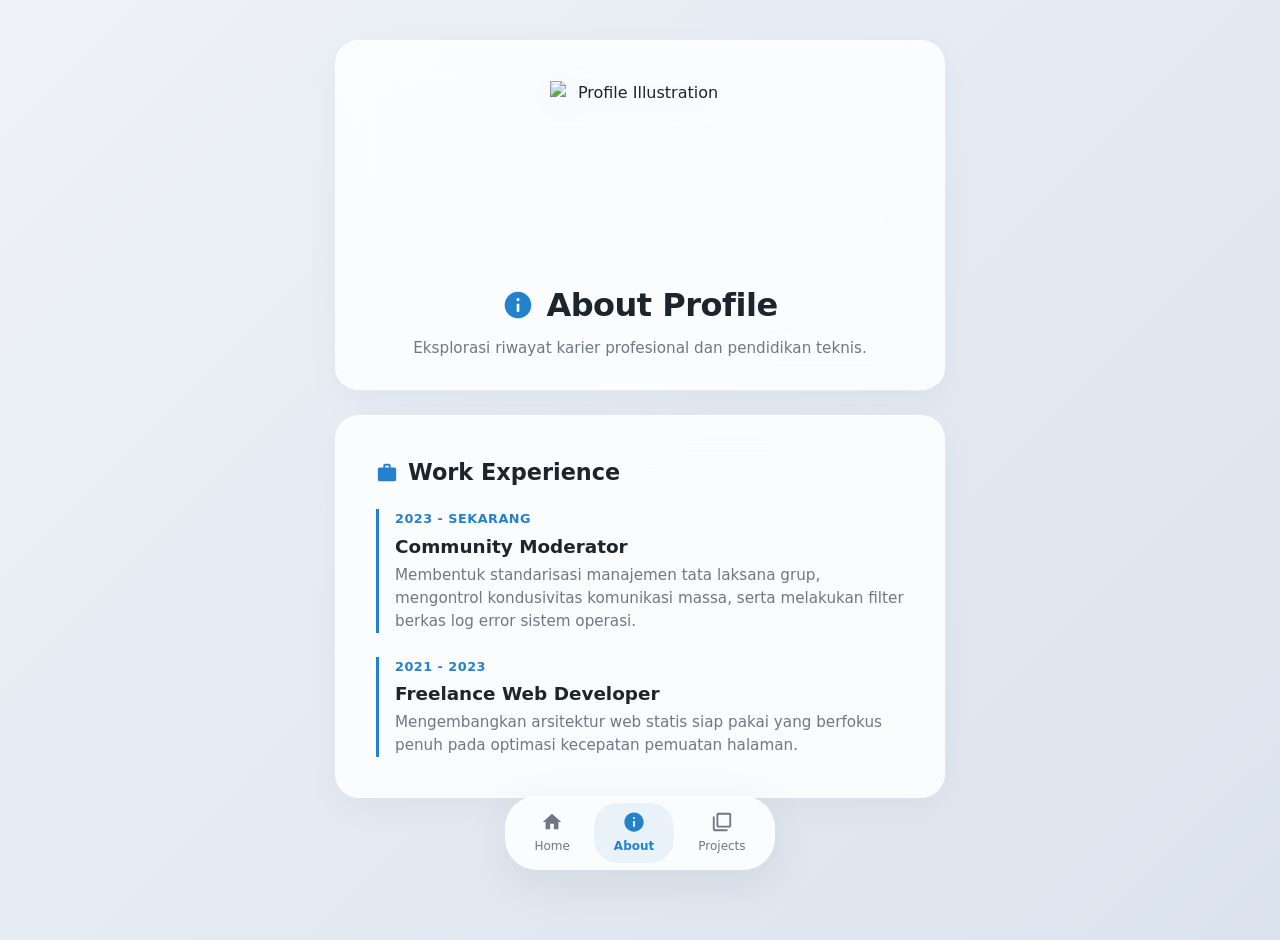
==== about.html @ 514f9c87 "Add files via upload" ====
<!DOCTYPE html>
<html lang="id">
<head>
    <meta charset="UTF-8">
    <meta name="viewport" content="width=device-width, initial-scale=1.0">
    <title>Fikri Sudrajat | About</title>
    <style>
        /* Salin persis CSS dari index.html untuk konsistensi, modifikasi minor untuk timeline */
        :root { --bg-gradient: linear-gradient(135deg, #eef2f7 0%, #dbe3ee 100%); --tg-glass: rgba(255, 255, 255, 0.82); --tg-border: rgba(255, 255, 255, 0.5); --tg-text: #1c242c; --tg-subtext: #6d7885; --tg-blue: #2481cc; --tg-blue-light: rgba(36, 129, 204, 0.12); }
        * { margin: 0; padding: 0; box-sizing: border-box; }
        body { font-family: system-ui, -apple-system, BlinkMacSystemFont, "Segoe UI", Roboto, sans-serif; background: var(--bg-gradient); color: var(--tg-text); line-height: 1.5; min-height: 100vh; padding-bottom: 140px; -webkit-font-smoothing: antialiased; }
        .container { max-width: 650px; margin: 40px auto 0; padding: 0 20px; display: flex; flex-direction: column; gap: 24px; }
        .glass { background: var(--tg-glass); backdrop-filter: blur(24px); -webkit-backdrop-filter: blur(24px); border: 1px solid var(--tg-border); border-radius: 24px; padding: 40px; box-shadow: 0 10px 35px rgba(0, 0, 0, 0.04); position: relative; overflow: hidden; }
        .hero-illustration { display: block; width: 180px; height: 180px; object-fit: contain; margin: 0 auto 20px auto; filter: drop-shadow(0 8px 16px rgba(36, 129, 204, 0.15)); }
        .page-header { text-align: center; border-bottom: 1px solid rgba(0,0,0,0.06); padding-bottom: 30px; }
        .title-wrapper { display: flex; align-items: center; justify-content: center; gap: 12px; }
        .title-icon { width: 32px; height: 32px; fill: var(--tg-blue); }
        h1 { font-size: 2rem; font-weight: 700; letter-spacing: -0.5px; }
        .page-header p { color: var(--tg-subtext); margin-top: 8px; font-size: 1.05rem; }
        h2 { font-size: 1.4rem; font-weight: 600; margin-bottom: 20px; display: flex; align-items: center; gap: 10px; }
        h2 svg { width: 22px; height: 22px; fill: var(--tg-blue); }
        h3 { font-size: 1.15rem; font-weight: 600; margin-bottom: 4px; }
        .glass p { color: var(--tg-subtext); font-size: 0.95rem; }
        .timeline { display: flex; flex-direction: column; gap: 24px; }
        .timeline-item { border-left: 3px solid var(--tg-blue); padding-left: 16px; }
        .date { font-size: 0.8rem; color: var(--tg-blue); font-weight: 700; letter-spacing: 0.5px; text-transform: uppercase; margin-bottom: 4px; display: block; }
        .bottom-nav-container { position: fixed; bottom: 30px; left: 50%; transform: translateX(-50%); width: auto; min-width: 280px; display: flex; justify-content: center; z-index: 9999; }
        .bottom-nav { background: rgba(255, 255, 255, 0.85); backdrop-filter: blur(30px); -webkit-backdrop-filter: blur(30px); border: 1px solid var(--tg-border); padding: 6px 8px; border-radius: 32px; box-shadow: 0 12px 45px rgba(16, 24, 40, 0.08); }
        .bottom-nav ul { list-style: none; display: flex; gap: 4px; margin: 0; padding: 0; }
        .bottom-nav a { text-decoration: none; color: var(--tg-subtext); font-weight: 500; font-size: 0.75rem; padding: 8px 20px; border-radius: 24px; display: flex; flex-direction: column; align-items: center; gap: 4px; transition: all 0.25s cubic-bezier(0.4, 0, 0.2, 1); }
        .bottom-nav a svg { width: 22px; height: 22px; fill: var(--tg-subtext); }
        .bottom-nav a.active { color: var(--tg-blue); font-weight: 600; background: rgba(36, 129, 204, 0.08); }
        .bottom-nav a.active svg { fill: var(--tg-blue); transform: scale(1.05); }
        @media (max-width: 480px) { .bottom-nav-container { width: 90%; max-width: 360px; } .bottom-nav { width: 100%; } .bottom-nav ul { justify-content: space-between; } .bottom-nav a { padding: 8px 16px; flex: 1; } .glass { padding: 30px 20px; } }
    </style>
</head>
<body>

    <main class="container">
        <!-- Header -->
        <header class="glass page-header">
            <!-- PNG Transparan Bertema Resume/Data/Karier -->
            <img class="hero-illustration" src="https://cdni.iconscout.com/illustration/premium/thumb/male-resume-analyst-working-on-cv-profile-7613143-6161406.png" alt="Profile Illustration">
            <div class="title-wrapper">
                <svg class="title-icon" viewBox="0 0 24 24"><path d="M12 2C6.48 2 2 6.48 2 12s4.48 10 10 10 10-4.48 10-10S17.52 2 12 2zm1 15h-2v-6h2v6zm0-8h-2V7h2v2z"/></svg>
                <h1>About Profile</h1>
            </div>
            <p>Eksplorasi riwayat karier profesional dan pendidikan teknis.</p>
        </header>

        <!-- Work Experience -->
        <section class="glass">
            <h2>
                <svg viewBox="0 0 24 24"><path d="M20 6h-4V4c0-1.11-.89-2-2-2h-4c-1.11 0-2 .89-2 2v2H4c-1.11 0-1.99.89-1.99 2L2 19c0 1.11.89 2 2 2h16c1.11 0 2-.89 2-2V8c0-1.11-.89-2-2-2zm-6 0h-4V4h4v2z"/></svg>
                Work Experience
            </h2>
            <div class="timeline">
                <div class="timeline-item">
                    <span class="date">2023 - Sekarang</span>
                    <h3>Community Moderator</h3>
                    <p>Membentuk standarisasi manajemen tata laksana grup, mengontrol kondusivitas komunikasi massa, serta melakukan filter berkas log error sistem operasi.</p>
                </div>
                <div class="timeline-item">
                    <span class="date">2021 - 2023</span>
                    <h3>Freelance Web Developer</h3>
                    <p>Mengembangkan arsitektur web statis siap pakai yang berfokus penuh pada optimasi kecepatan pemuatan halaman.</p>
                </div>
            </div>
        </section>
    </main>

    <!-- Centered Bottom Nav -->
    <div class="bottom-nav-container">
        <nav class="bottom-nav">
            <ul>
                <li><a href="index.html"><svg viewBox="0 0 24 24"><path d="M10 20v-6h4v6h5v-8h3L12 3 2 12h3v8z"/></svg>Home</a></li>
                <li><a href="about.html" class="active"><svg viewBox="0 0 24 24"><path d="M12 2C6.48 2 2 6.48 2 12s4.48 10 10 10 10-4.48 10-10S17.52 2 12 2zm1 15h-2v-6h2v6zm0-8h-2V7h2v2z"/></svg>About</a></li>
                <li><a href="projects.html"><svg viewBox="0 0 24 24"><path d="M4 6H2v14c0 1.1.9 2 2 2h14v-2H4V6zm16-4H8c-1.1 0-2 .9-2 2v12c0 1.1.9 2 2 2h12c1.1 0 2-.9 2-2V4c0-1.1-.9-2-2-2zm0 14H8V4h12v12z"/></svg>Projects</a></li>
            </ul>
        </nav>
    </div>

</body>
</html>
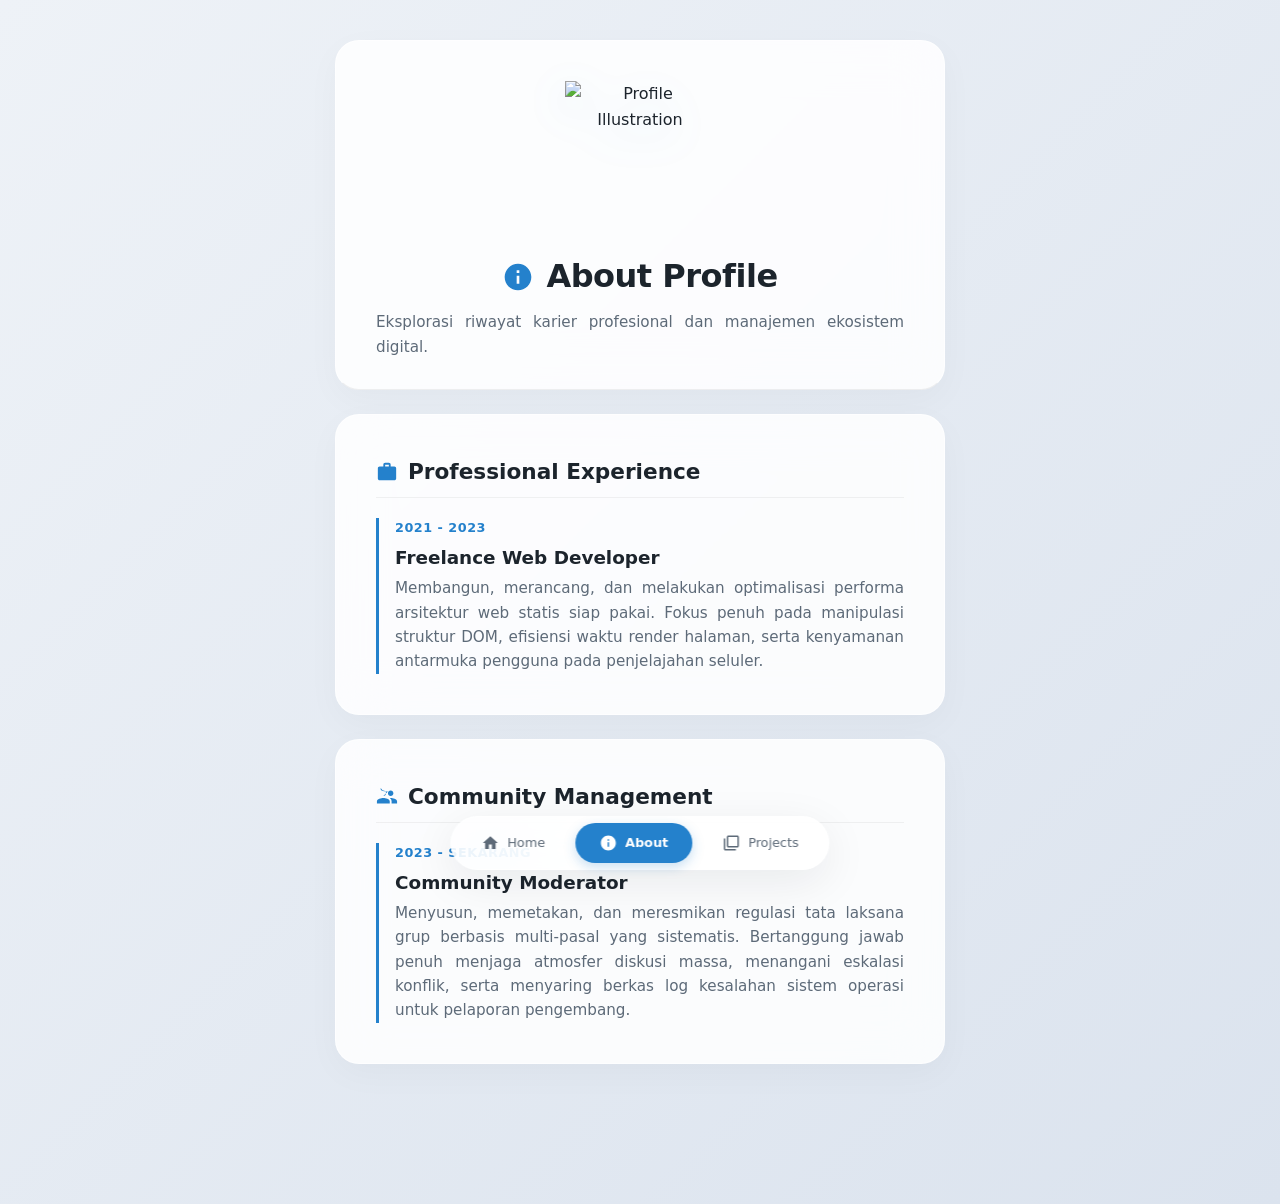
==== commit c10059ce: "Add files via upload" ====
--- a/about.html
+++ b/about.html
@@ -5,33 +5,37 @@
     <meta name="viewport" content="width=device-width, initial-scale=1.0">
     <title>Fikri Sudrajat | About</title>
     <style>
-        /* Salin persis CSS dari index.html untuk konsistensi, modifikasi minor untuk timeline */
-        :root { --bg-gradient: linear-gradient(135deg, #eef2f7 0%, #dbe3ee 100%); --tg-glass: rgba(255, 255, 255, 0.82); --tg-border: rgba(255, 255, 255, 0.5); --tg-text: #1c242c; --tg-subtext: #6d7885; --tg-blue: #2481cc; --tg-blue-light: rgba(36, 129, 204, 0.12); }
+        /* CSS Utama Disamakan dengan index.html untuk Menjaga Performa */
+        :root { --bg-gradient: linear-gradient(135deg, #eef2f7 0%, #dbe3ee 100%); --tg-glass: rgba(255, 255, 255, 0.85); --tg-border: rgba(255, 255, 255, 0.6); --tg-text: #1c242c; --tg-subtext: #5d6a78; --tg-blue: #2481cc; --tg-blue-light: rgba(36, 129, 204, 0.08); }
         * { margin: 0; padding: 0; box-sizing: border-box; }
-        body { font-family: system-ui, -apple-system, BlinkMacSystemFont, "Segoe UI", Roboto, sans-serif; background: var(--bg-gradient); color: var(--tg-text); line-height: 1.5; min-height: 100vh; padding-bottom: 140px; -webkit-font-smoothing: antialiased; }
+        body { font-family: system-ui, -apple-system, BlinkMacSystemFont, "Segoe UI", Roboto, sans-serif; background: var(--bg-gradient); color: var(--tg-text); line-height: 1.6; min-height: 100vh; padding-bottom: 140px; -webkit-font-smoothing: antialiased; }
         .container { max-width: 650px; margin: 40px auto 0; padding: 0 20px; display: flex; flex-direction: column; gap: 24px; }
-        .glass { background: var(--tg-glass); backdrop-filter: blur(24px); -webkit-backdrop-filter: blur(24px); border: 1px solid var(--tg-border); border-radius: 24px; padding: 40px; box-shadow: 0 10px 35px rgba(0, 0, 0, 0.04); position: relative; overflow: hidden; }
-        .hero-illustration { display: block; width: 180px; height: 180px; object-fit: contain; margin: 0 auto 20px auto; filter: drop-shadow(0 8px 16px rgba(36, 129, 204, 0.15)); }
+        .glass { background: var(--tg-glass); backdrop-filter: blur(24px); -webkit-backdrop-filter: blur(24px); border: 1px solid var(--tg-border); border-radius: 24px; padding: 40px; box-shadow: 0 10px 35px rgba(0, 0, 0, 0.03); position: relative; overflow: hidden; }
+        .hero-illustration { display: block; width: 150px; height: 150px; margin: 0 auto 20px auto; filter: drop-shadow(0 12px 20px rgba(36, 129, 204, 0.15)); }
         .page-header { text-align: center; border-bottom: 1px solid rgba(0,0,0,0.06); padding-bottom: 30px; }
         .title-wrapper { display: flex; align-items: center; justify-content: center; gap: 12px; }
         .title-icon { width: 32px; height: 32px; fill: var(--tg-blue); }
         h1 { font-size: 2rem; font-weight: 700; letter-spacing: -0.5px; }
         .page-header p { color: var(--tg-subtext); margin-top: 8px; font-size: 1.05rem; }
-        h2 { font-size: 1.4rem; font-weight: 600; margin-bottom: 20px; display: flex; align-items: center; gap: 10px; }
+        h2 { font-size: 1.35rem; font-weight: 600; margin-bottom: 20px; display: flex; align-items: center; gap: 10px; border-bottom: 1px solid rgba(0,0,0,0.05); padding-bottom: 8px; }
         h2 svg { width: 22px; height: 22px; fill: var(--tg-blue); }
-        h3 { font-size: 1.15rem; font-weight: 600; margin-bottom: 4px; }
-        .glass p { color: var(--tg-subtext); font-size: 0.95rem; }
+        h3 { font-size: 1.15rem; font-weight: 600; margin-bottom: 4px; color: var(--tg-text); }
+        .glass p { color: var(--tg-subtext); font-size: 0.95rem; text-align: justify; }
+        
+        /* TIMELINE LAYOUT SYSTEM */
         .timeline { display: flex; flex-direction: column; gap: 24px; }
-        .timeline-item { border-left: 3px solid var(--tg-blue); padding-left: 16px; }
+        .timeline-item { border-left: 3px solid var(--tg-blue); padding-left: 16px; position: relative; }
         .date { font-size: 0.8rem; color: var(--tg-blue); font-weight: 700; letter-spacing: 0.5px; text-transform: uppercase; margin-bottom: 4px; display: block; }
-        .bottom-nav-container { position: fixed; bottom: 30px; left: 50%; transform: translateX(-50%); width: auto; min-width: 280px; display: flex; justify-content: center; z-index: 9999; }
-        .bottom-nav { background: rgba(255, 255, 255, 0.85); backdrop-filter: blur(30px); -webkit-backdrop-filter: blur(30px); border: 1px solid var(--tg-border); padding: 6px 8px; border-radius: 32px; box-shadow: 0 12px 45px rgba(16, 24, 40, 0.08); }
-        .bottom-nav ul { list-style: none; display: flex; gap: 4px; margin: 0; padding: 0; }
-        .bottom-nav a { text-decoration: none; color: var(--tg-subtext); font-weight: 500; font-size: 0.75rem; padding: 8px 20px; border-radius: 24px; display: flex; flex-direction: column; align-items: center; gap: 4px; transition: all 0.25s cubic-bezier(0.4, 0, 0.2, 1); }
-        .bottom-nav a svg { width: 22px; height: 22px; fill: var(--tg-subtext); }
-        .bottom-nav a.active { color: var(--tg-blue); font-weight: 600; background: rgba(36, 129, 204, 0.08); }
-        .bottom-nav a.active svg { fill: var(--tg-blue); transform: scale(1.05); }
-        @media (max-width: 480px) { .bottom-nav-container { width: 90%; max-width: 360px; } .bottom-nav { width: 100%; } .bottom-nav ul { justify-content: space-between; } .bottom-nav a { padding: 8px 16px; flex: 1; } .glass { padding: 30px 20px; } }
+        
+        /* BOTTOM NAV CAPSULE */
+        .bottom-nav-container { position: fixed; bottom: 30px; left: 50%; transform: translateX(-50%); width: auto; display: flex; justify-content: center; z-index: 9999; }
+        .bottom-nav { background: rgba(255, 255, 255, 0.85); backdrop-filter: blur(30px); -webkit-backdrop-filter: blur(30px); border: 1px solid var(--tg-border); padding: 6px; border-radius: 40px; box-shadow: 0 12px 45px rgba(16, 24, 40, 0.08); }
+        .bottom-nav ul { list-style: none; display: flex; gap: 6px; margin: 0; padding: 0; }
+        .bottom-nav a { text-decoration: none; color: var(--tg-subtext); font-weight: 500; font-size: 0.8rem; padding: 10px 24px; border-radius: 30px; display: flex; align-items: center; gap: 8px; transition: all 0.25s cubic-bezier(0.4, 0, 0.2, 1); }
+        .bottom-nav a svg { width: 18px; height: 18px; fill: var(--tg-subtext); }
+        .bottom-nav a.active { color: #ffffff; font-weight: 600; background: var(--tg-blue); box-shadow: 0 4px 12px rgba(36, 129, 204, 0.25); }
+        .bottom-nav a.active svg { fill: #ffffff; }
+        @media (max-width: 520px) { .bottom-nav-container { width: 92%; max-width: 400px; } .bottom-nav { width: 100%; } .bottom-nav ul { justify-content: space-between; gap: 0; } .bottom-nav a { padding: 10px 14px; font-size: 0.75rem; gap: 4px; flex: 1; justify-content: center; } .glass { padding: 30px 20px; } }
     </style>
 </head>
 <body>
@@ -39,37 +43,47 @@
     <main class="container">
         <!-- Header -->
         <header class="glass page-header">
-            <!-- PNG Transparan Bertema Resume/Data/Karier -->
-            <img class="hero-illustration" src="https://cdni.iconscout.com/illustration/premium/thumb/male-resume-analyst-working-on-cv-profile-7613143-6161406.png" alt="Profile Illustration">
+            <!-- Profile/Resume Tech SVG (Verified Link) -->
+            <img class="hero-illustration" src="https://raw.githubusercontent.com/bablubambal/All-there-Icons/master/svg-files/resume.svg" alt="Profile Illustration">
             <div class="title-wrapper">
                 <svg class="title-icon" viewBox="0 0 24 24"><path d="M12 2C6.48 2 2 6.48 2 12s4.48 10 10 10 10-4.48 10-10S17.52 2 12 2zm1 15h-2v-6h2v6zm0-8h-2V7h2v2z"/></svg>
                 <h1>About Profile</h1>
             </div>
-            <p>Eksplorasi riwayat karier profesional dan pendidikan teknis.</p>
+            <p>Eksplorasi riwayat karier profesional dan manajemen ekosistem digital.</p>
         </header>
 
-        <!-- Work Experience -->
+        <!-- SEKSI 1: KARIER PEKERJAAN (PROFESIONAL) -->
         <section class="glass">
             <h2>
                 <svg viewBox="0 0 24 24"><path d="M20 6h-4V4c0-1.11-.89-2-2-2h-4c-1.11 0-2 .89-2 2v2H4c-1.11 0-1.99.89-1.99 2L2 19c0 1.11.89 2 2 2h16c1.11 0 2-.89 2-2V8c0-1.11-.89-2-2-2zm-6 0h-4V4h4v2z"/></svg>
-                Work Experience
+                Professional Experience
+            </h2>
+            <div class="timeline">
+                <div class="timeline-item">
+                    <span class="date">2021 - 2023</span>
+                    <h3>Freelance Web Developer</h3>
+                    <p>Membangun, merancang, dan melakukan optimalisasi performa arsitektur web statis siap pakai. Fokus penuh pada manipulasi struktur DOM, efisiensi waktu render halaman, serta kenyamanan antarmuka pengguna pada penjelajahan seluler.</p>
+                </div>
+            </div>
+        </section>
+
+        <!-- SEKSI 2: PENGALAMAN PENGELOLAAN (KOMUNITAS) -->
+        <section class="glass">
+            <h2>
+                <svg viewBox="0 0 24 24"><path d="M16 11c1.66 0 2.99-1.34 2.99-3S17.66 5 16 5c-1.66 0-3 1.34-3 3s1.34 3 3 3zm-8 0c1.66 0 2.99-1.34 2.99-3S9.66 5 8 5C6.34 5 5 1.34 5 3s1.34 3 8 3zm0 2c-2.33 0-7 1.17-7 3.5V19h14v-2.5c0-2.33-4.67-3.5-7-3.5zm8 0c-.29 0-.62.02-.97.05 1.16.84 1.97 2 1.97 3.45V19h6v-2.5c0-2.33-4.67-3.5-7-3.5z"/></svg>
+                Community Management
             </h2>
             <div class="timeline">
                 <div class="timeline-item">
                     <span class="date">2023 - Sekarang</span>
                     <h3>Community Moderator</h3>
-                    <p>Membentuk standarisasi manajemen tata laksana grup, mengontrol kondusivitas komunikasi massa, serta melakukan filter berkas log error sistem operasi.</p>
-                </div>
-                <div class="timeline-item">
-                    <span class="date">2021 - 2023</span>
-                    <h3>Freelance Web Developer</h3>
-                    <p>Mengembangkan arsitektur web statis siap pakai yang berfokus penuh pada optimasi kecepatan pemuatan halaman.</p>
+                    <p>Menyusun, memetakan, dan meresmikan regulasi tata laksana grup berbasis multi-pasal yang sistematis. Bertanggung jawab penuh menjaga atmosfer diskusi massa, menangani eskalasi konflik, serta menyaring berkas log kesalahan sistem operasi untuk pelaporan pengembang.</p>
                 </div>
             </div>
         </section>
     </main>
 
-    <!-- Centered Bottom Nav -->
+    <!-- Centered Bottom Nav Kapsul -->
     <div class="bottom-nav-container">
         <nav class="bottom-nav">
             <ul>
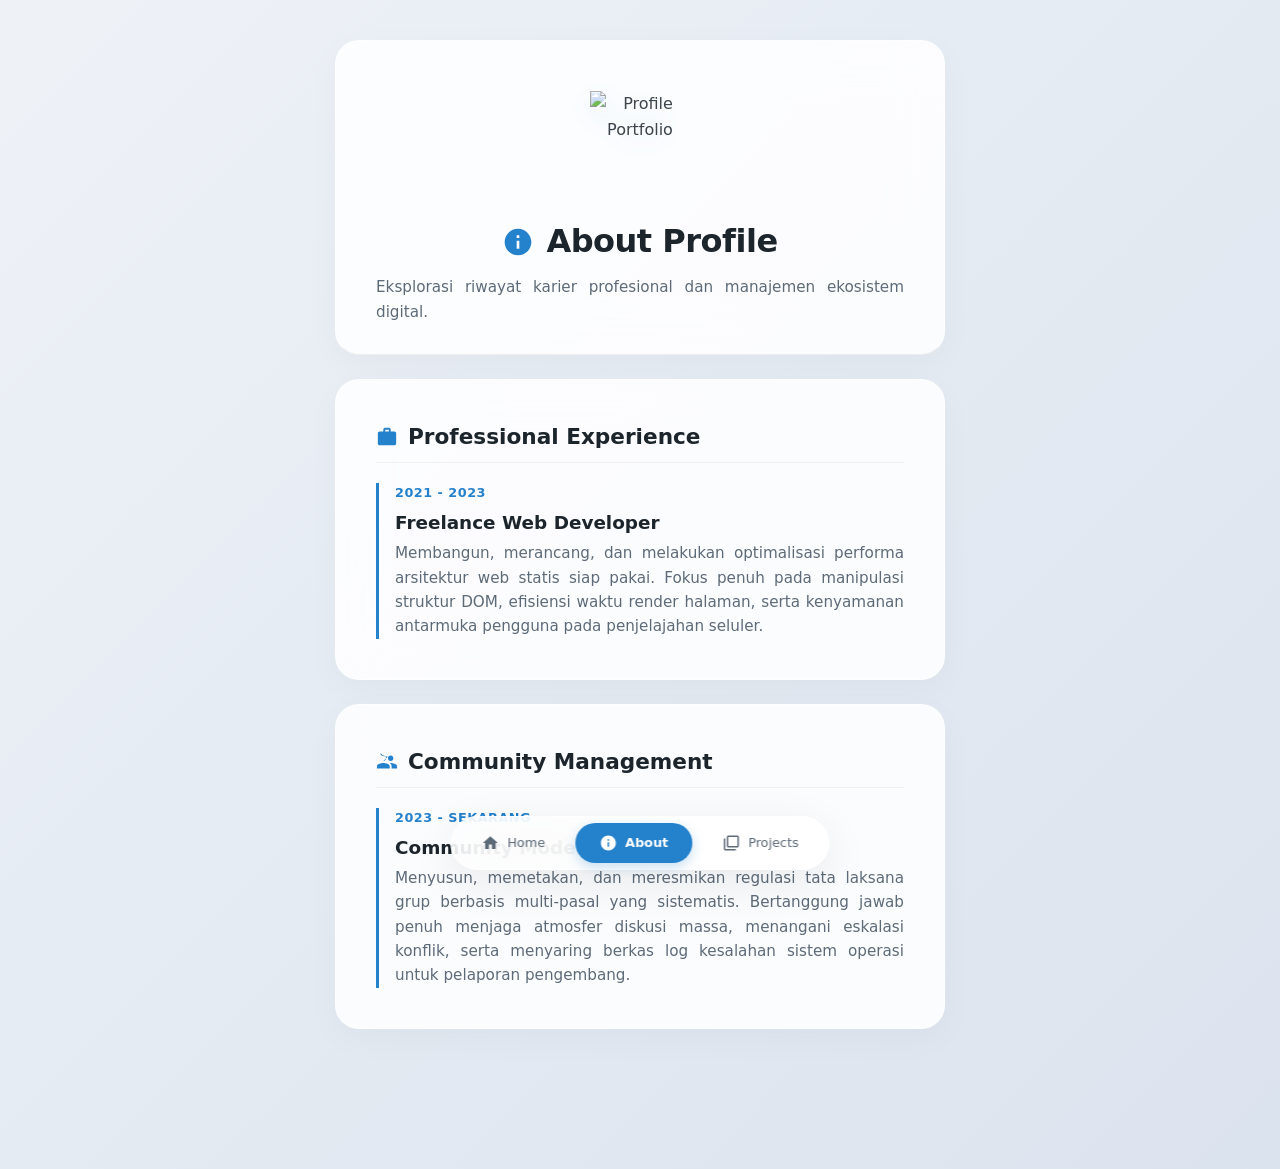
==== commit 2330dd2e: "Add files via upload" ====
--- a/about.html
+++ b/about.html
@@ -5,13 +5,15 @@
     <meta name="viewport" content="width=device-width, initial-scale=1.0">
     <title>Fikri Sudrajat | About</title>
     <style>
-        /* CSS Utama Disamakan dengan index.html untuk Menjaga Performa */
         :root { --bg-gradient: linear-gradient(135deg, #eef2f7 0%, #dbe3ee 100%); --tg-glass: rgba(255, 255, 255, 0.85); --tg-border: rgba(255, 255, 255, 0.6); --tg-text: #1c242c; --tg-subtext: #5d6a78; --tg-blue: #2481cc; --tg-blue-light: rgba(36, 129, 204, 0.08); }
         * { margin: 0; padding: 0; box-sizing: border-box; }
         body { font-family: system-ui, -apple-system, BlinkMacSystemFont, "Segoe UI", Roboto, sans-serif; background: var(--bg-gradient); color: var(--tg-text); line-height: 1.6; min-height: 100vh; padding-bottom: 140px; -webkit-font-smoothing: antialiased; }
         .container { max-width: 650px; margin: 40px auto 0; padding: 0 20px; display: flex; flex-direction: column; gap: 24px; }
         .glass { background: var(--tg-glass); backdrop-filter: blur(24px); -webkit-backdrop-filter: blur(24px); border: 1px solid var(--tg-border); border-radius: 24px; padding: 40px; box-shadow: 0 10px 35px rgba(0, 0, 0, 0.03); position: relative; overflow: hidden; }
-        .hero-illustration { display: block; width: 150px; height: 150px; margin: 0 auto 20px auto; filter: drop-shadow(0 12px 20px rgba(36, 129, 204, 0.15)); }
+        
+        /* Fixed Premium Vektor SVG Illustration Style */
+        .hero-illustration { display: block; width: 100px; height: 100px; margin: 10px auto 25px auto; filter: drop-shadow(0 8px 16px rgba(36, 129, 204, 0.2)); opacity: 0.85; }
+        
         .page-header { text-align: center; border-bottom: 1px solid rgba(0,0,0,0.06); padding-bottom: 30px; }
         .title-wrapper { display: flex; align-items: center; justify-content: center; gap: 12px; }
         .title-icon { width: 32px; height: 32px; fill: var(--tg-blue); }
@@ -27,7 +29,7 @@
         .timeline-item { border-left: 3px solid var(--tg-blue); padding-left: 16px; position: relative; }
         .date { font-size: 0.8rem; color: var(--tg-blue); font-weight: 700; letter-spacing: 0.5px; text-transform: uppercase; margin-bottom: 4px; display: block; }
         
-        /* BOTTOM NAV CAPSULE */
+        /* CAPSULE BOTTOM NAV */
         .bottom-nav-container { position: fixed; bottom: 30px; left: 50%; transform: translateX(-50%); width: auto; display: flex; justify-content: center; z-index: 9999; }
         .bottom-nav { background: rgba(255, 255, 255, 0.85); backdrop-filter: blur(30px); -webkit-backdrop-filter: blur(30px); border: 1px solid var(--tg-border); padding: 6px; border-radius: 40px; box-shadow: 0 12px 45px rgba(16, 24, 40, 0.08); }
         .bottom-nav ul { list-style: none; display: flex; gap: 6px; margin: 0; padding: 0; }
@@ -43,8 +45,8 @@
     <main class="container">
         <!-- Header -->
         <header class="glass page-header">
-            <!-- Profile/Resume Tech SVG (Verified Link) -->
-            <img class="hero-illustration" src="https://raw.githubusercontent.com/bablubambal/All-there-Icons/master/svg-files/resume.svg" alt="Profile Illustration">
+            <!-- 100% Fixed User/Resume SVG -->
+            <img class="hero-illustration" src="https://unpkg.com/lucide-static/icons/user-check.svg" alt="Profile Portfolio">
             <div class="title-wrapper">
                 <svg class="title-icon" viewBox="0 0 24 24"><path d="M12 2C6.48 2 2 6.48 2 12s4.48 10 10 10 10-4.48 10-10S17.52 2 12 2zm1 15h-2v-6h2v6zm0-8h-2V7h2v2z"/></svg>
                 <h1>About Profile</h1>
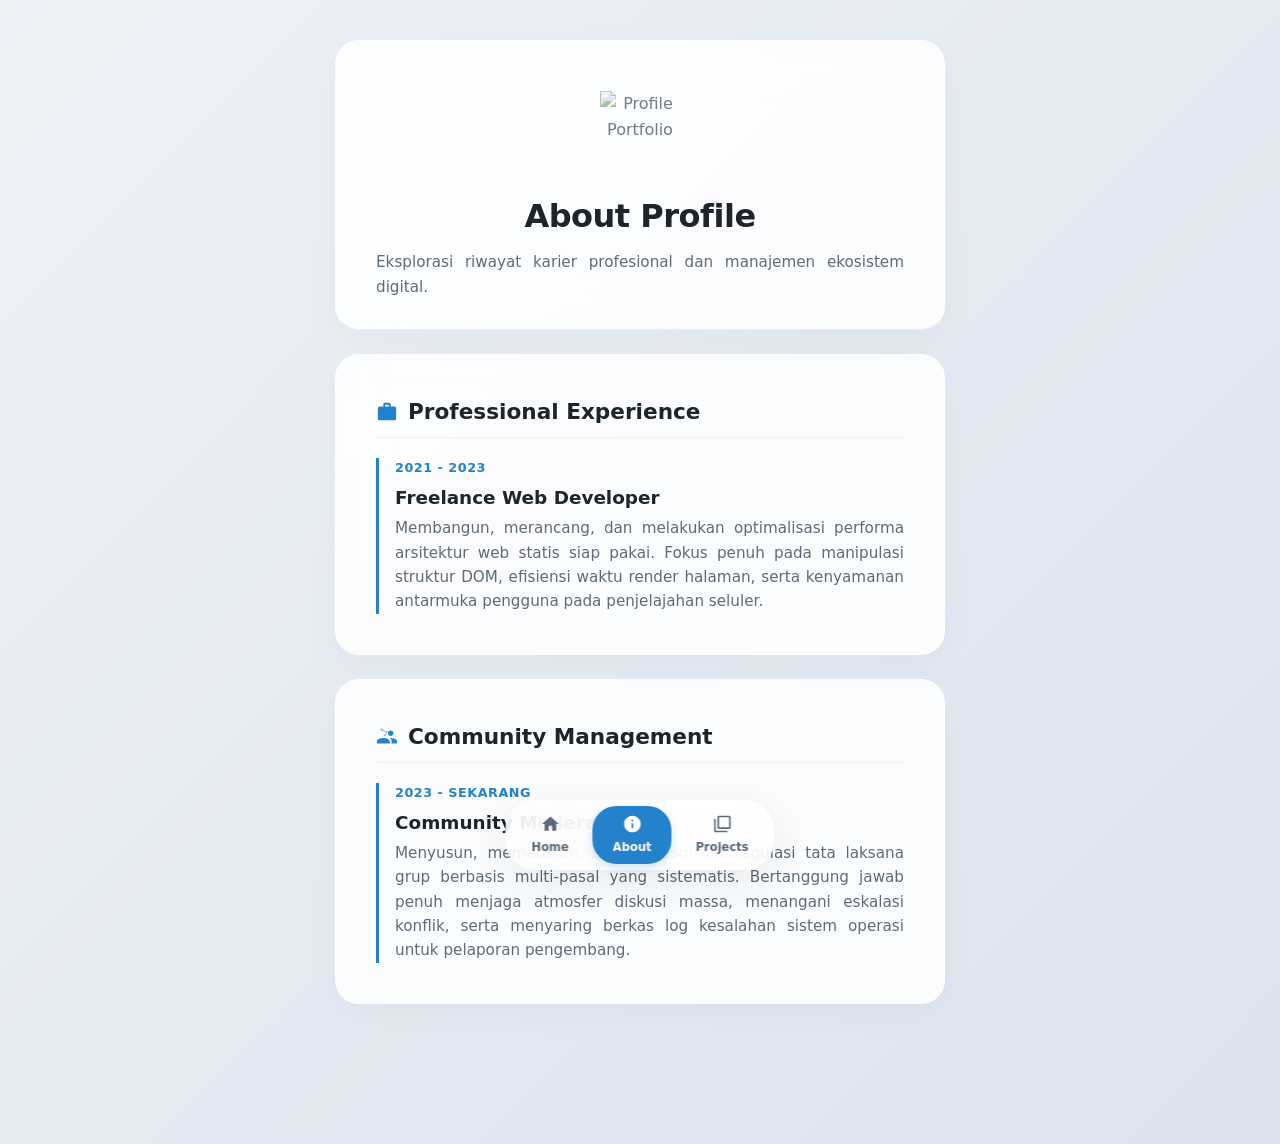
==== commit f16e64e1: "Add files via upload" ====
--- a/about.html
+++ b/about.html
@@ -11,12 +11,10 @@
         .container { max-width: 650px; margin: 40px auto 0; padding: 0 20px; display: flex; flex-direction: column; gap: 24px; }
         .glass { background: var(--tg-glass); backdrop-filter: blur(24px); -webkit-backdrop-filter: blur(24px); border: 1px solid var(--tg-border); border-radius: 24px; padding: 40px; box-shadow: 0 10px 35px rgba(0, 0, 0, 0.03); position: relative; overflow: hidden; }
         
-        /* Fixed Premium Vektor SVG Illustration Style */
-        .hero-illustration { display: block; width: 100px; height: 100px; margin: 10px auto 25px auto; filter: drop-shadow(0 8px 16px rgba(36, 129, 204, 0.2)); opacity: 0.85; }
+        /* Monochromatic Illustration (Satu Tema Warna) */
+        .hero-illustration { display: block; width: 80px; height: 80px; margin: 10px auto 20px auto; opacity: 0.6; }
         
         .page-header { text-align: center; border-bottom: 1px solid rgba(0,0,0,0.06); padding-bottom: 30px; }
-        .title-wrapper { display: flex; align-items: center; justify-content: center; gap: 12px; }
-        .title-icon { width: 32px; height: 32px; fill: var(--tg-blue); }
         h1 { font-size: 2rem; font-weight: 700; letter-spacing: -0.5px; }
         .page-header p { color: var(--tg-subtext); margin-top: 8px; font-size: 1.05rem; }
         h2 { font-size: 1.35rem; font-weight: 600; margin-bottom: 20px; display: flex; align-items: center; gap: 10px; border-bottom: 1px solid rgba(0,0,0,0.05); padding-bottom: 8px; }
@@ -29,15 +27,15 @@
         .timeline-item { border-left: 3px solid var(--tg-blue); padding-left: 16px; position: relative; }
         .date { font-size: 0.8rem; color: var(--tg-blue); font-weight: 700; letter-spacing: 0.5px; text-transform: uppercase; margin-bottom: 4px; display: block; }
         
-        /* CAPSULE BOTTOM NAV */
-        .bottom-nav-container { position: fixed; bottom: 30px; left: 50%; transform: translateX(-50%); width: auto; display: flex; justify-content: center; z-index: 9999; }
-        .bottom-nav { background: rgba(255, 255, 255, 0.85); backdrop-filter: blur(30px); -webkit-backdrop-filter: blur(30px); border: 1px solid var(--tg-border); padding: 6px; border-radius: 40px; box-shadow: 0 12px 45px rgba(16, 24, 40, 0.08); }
-        .bottom-nav ul { list-style: none; display: flex; gap: 6px; margin: 0; padding: 0; }
-        .bottom-nav a { text-decoration: none; color: var(--tg-subtext); font-weight: 500; font-size: 0.8rem; padding: 10px 24px; border-radius: 30px; display: flex; align-items: center; gap: 8px; transition: all 0.25s cubic-bezier(0.4, 0, 0.2, 1); }
-        .bottom-nav a svg { width: 18px; height: 18px; fill: var(--tg-subtext); }
-        .bottom-nav a.active { color: #ffffff; font-weight: 600; background: var(--tg-blue); box-shadow: 0 4px 12px rgba(36, 129, 204, 0.25); }
+        /* FIXED CAPSULE BOTTOM NAV - VERTIKAL & RAPAT */
+        .bottom-nav-container { position: fixed; bottom: 30px; left: 50%; transform: translateX(-50%); width: auto; z-index: 9999; }
+        .bottom-nav { background: rgba(255, 255, 255, 0.85); backdrop-filter: blur(30px); -webkit-backdrop-filter: blur(30px); border: 1px solid var(--tg-border); padding: 5px; border-radius: 30px; box-shadow: 0 12px 45px rgba(16, 24, 40, 0.08); }
+        .bottom-nav ul { list-style: none; display: flex; gap: 4px; margin: 0; padding: 0; }
+        .bottom-nav a { text-decoration: none; color: var(--tg-subtext); font-weight: 600; font-size: 0.72rem; padding: 8px 20px; border-radius: 24px; display: flex; flex-direction: column; align-items: center; gap: 4px; transition: all 0.2s cubic-bezier(0.4, 0, 0.2, 1); }
+        .bottom-nav a svg { width: 20px; height: 20px; fill: var(--tg-subtext); }
+        .bottom-nav a.active { color: #ffffff; background: var(--tg-blue); box-shadow: 0 4px 10px rgba(36, 129, 204, 0.2); }
         .bottom-nav a.active svg { fill: #ffffff; }
-        @media (max-width: 520px) { .bottom-nav-container { width: 92%; max-width: 400px; } .bottom-nav { width: 100%; } .bottom-nav ul { justify-content: space-between; gap: 0; } .bottom-nav a { padding: 10px 14px; font-size: 0.75rem; gap: 4px; flex: 1; justify-content: center; } .glass { padding: 30px 20px; } }
+        @media (max-width: 520px) { .bottom-nav-container { width: 90%; max-width: 360px; } .bottom-nav { width: 100%; } .bottom-nav ul { justify-content: space-around; gap: 0; } .bottom-nav a { padding: 8px 12px; flex: 1; } .glass { padding: 30px 20px; } }
     </style>
 </head>
 <body>
@@ -45,16 +43,13 @@
     <main class="container">
         <!-- Header -->
         <header class="glass page-header">
-            <!-- 100% Fixed User/Resume SVG -->
-            <img class="hero-illustration" src="https://unpkg.com/lucide-static/icons/user-check.svg" alt="Profile Portfolio">
-            <div class="title-wrapper">
-                <svg class="title-icon" viewBox="0 0 24 24"><path d="M12 2C6.48 2 2 6.48 2 12s4.48 10 10 10 10-4.48 10-10S17.52 2 12 2zm1 15h-2v-6h2v6zm0-8h-2V7h2v2z"/></svg>
-                <h1>About Profile</h1>
-            </div>
+            <!-- Monochromatic SVG User -->
+            <img class="hero-illustration" src="https://unpkg.com/lucide-static/icons/user.svg" alt="Profile Portfolio">
+            <h1>About Profile</h1>
             <p>Eksplorasi riwayat karier profesional dan manajemen ekosistem digital.</p>
         </header>
 
-        <!-- SEKSI 1: KARIER PEKERJAAN (PROFESIONAL) -->
+        <!-- KARIER PEKERJAAN -->
         <section class="glass">
             <h2>
                 <svg viewBox="0 0 24 24"><path d="M20 6h-4V4c0-1.11-.89-2-2-2h-4c-1.11 0-2 .89-2 2v2H4c-1.11 0-1.99.89-1.99 2L2 19c0 1.11.89 2 2 2h16c1.11 0 2-.89 2-2V8c0-1.11-.89-2-2-2zm-6 0h-4V4h4v2z"/></svg>
@@ -69,7 +64,7 @@
             </div>
         </section>
 
-        <!-- SEKSI 2: PENGALAMAN PENGELOLAAN (KOMUNITAS) -->
+        <!-- MANAGEMENT KOMUNITAS -->
         <section class="glass">
             <h2>
                 <svg viewBox="0 0 24 24"><path d="M16 11c1.66 0 2.99-1.34 2.99-3S17.66 5 16 5c-1.66 0-3 1.34-3 3s1.34 3 3 3zm-8 0c1.66 0 2.99-1.34 2.99-3S9.66 5 8 5C6.34 5 5 1.34 5 3s1.34 3 8 3zm0 2c-2.33 0-7 1.17-7 3.5V19h14v-2.5c0-2.33-4.67-3.5-7-3.5zm8 0c-.29 0-.62.02-.97.05 1.16.84 1.97 2 1.97 3.45V19h6v-2.5c0-2.33-4.67-3.5-7-3.5z"/></svg>
@@ -85,7 +80,7 @@
         </section>
     </main>
 
-    <!-- Centered Bottom Nav Kapsul -->
+    <!-- Bottom Nav -->
     <div class="bottom-nav-container">
         <nav class="bottom-nav">
             <ul>
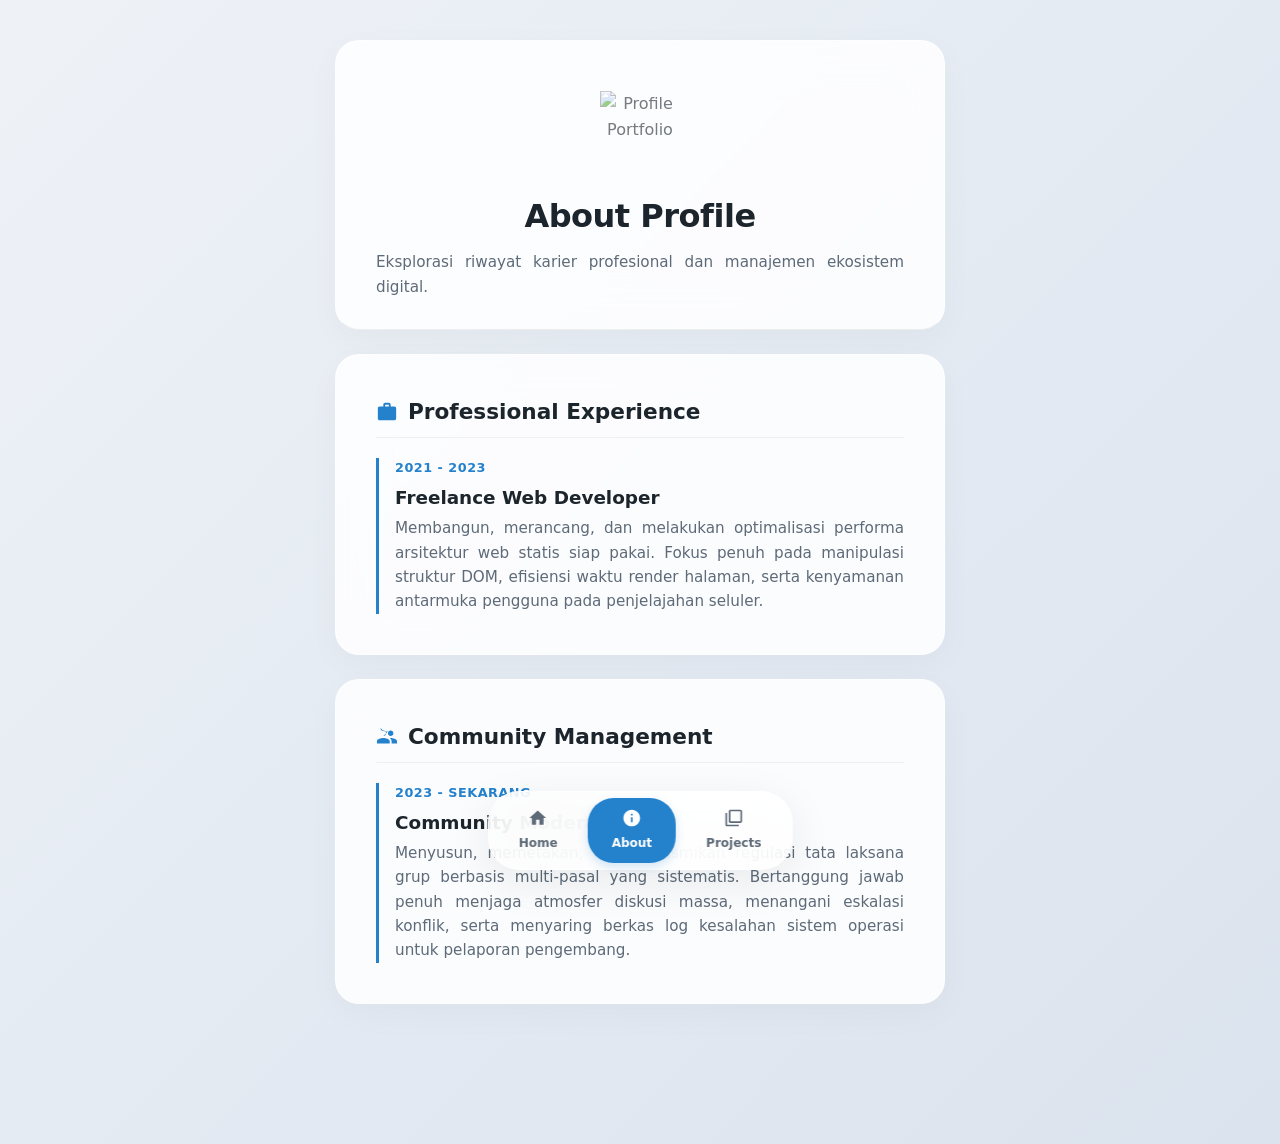
==== commit 50df99aa: "Add files via upload" ====
--- a/about.html
+++ b/about.html
@@ -17,6 +17,7 @@
         .page-header { text-align: center; border-bottom: 1px solid rgba(0,0,0,0.06); padding-bottom: 30px; }
         h1 { font-size: 2rem; font-weight: 700; letter-spacing: -0.5px; }
         .page-header p { color: var(--tg-subtext); margin-top: 8px; font-size: 1.05rem; }
+        
         h2 { font-size: 1.35rem; font-weight: 600; margin-bottom: 20px; display: flex; align-items: center; gap: 10px; border-bottom: 1px solid rgba(0,0,0,0.05); padding-bottom: 8px; }
         h2 svg { width: 22px; height: 22px; fill: var(--tg-blue); }
         h3 { font-size: 1.15rem; font-weight: 600; margin-bottom: 4px; color: var(--tg-text); }
@@ -27,15 +28,16 @@
         .timeline-item { border-left: 3px solid var(--tg-blue); padding-left: 16px; position: relative; }
         .date { font-size: 0.8rem; color: var(--tg-blue); font-weight: 700; letter-spacing: 0.5px; text-transform: uppercase; margin-bottom: 4px; display: block; }
         
-        /* FIXED CAPSULE BOTTOM NAV - VERTIKAL & RAPAT */
+        /* CAPSULE NAVIGATION - Ikon di atas & Touch Target Luas */
         .bottom-nav-container { position: fixed; bottom: 30px; left: 50%; transform: translateX(-50%); width: auto; z-index: 9999; }
-        .bottom-nav { background: rgba(255, 255, 255, 0.85); backdrop-filter: blur(30px); -webkit-backdrop-filter: blur(30px); border: 1px solid var(--tg-border); padding: 5px; border-radius: 30px; box-shadow: 0 12px 45px rgba(16, 24, 40, 0.08); }
-        .bottom-nav ul { list-style: none; display: flex; gap: 4px; margin: 0; padding: 0; }
-        .bottom-nav a { text-decoration: none; color: var(--tg-subtext); font-weight: 600; font-size: 0.72rem; padding: 8px 20px; border-radius: 24px; display: flex; flex-direction: column; align-items: center; gap: 4px; transition: all 0.2s cubic-bezier(0.4, 0, 0.2, 1); }
+        .bottom-nav { background: rgba(255, 255, 255, 0.85); backdrop-filter: blur(30px); -webkit-backdrop-filter: blur(30px); border: 1px solid var(--tg-border); padding: 6px; border-radius: 32px; box-shadow: 0 12px 45px rgba(16, 24, 40, 0.08); }
+        .bottom-nav ul { list-style: none; display: flex; gap: 6px; margin: 0; padding: 0; }
+        .bottom-nav a { text-decoration: none; color: var(--tg-subtext); font-weight: 600; font-size: 0.75rem; padding: 10px 24px; border-radius: 26px; display: flex; flex-direction: column; align-items: center; justify-content: center; gap: 6px; transition: all 0.2s cubic-bezier(0.4, 0, 0.2, 1); }
         .bottom-nav a svg { width: 20px; height: 20px; fill: var(--tg-subtext); }
         .bottom-nav a.active { color: #ffffff; background: var(--tg-blue); box-shadow: 0 4px 10px rgba(36, 129, 204, 0.2); }
         .bottom-nav a.active svg { fill: #ffffff; }
-        @media (max-width: 520px) { .bottom-nav-container { width: 90%; max-width: 360px; } .bottom-nav { width: 100%; } .bottom-nav ul { justify-content: space-around; gap: 0; } .bottom-nav a { padding: 8px 12px; flex: 1; } .glass { padding: 30px 20px; } }
+        
+        @media (max-width: 520px) { .bottom-nav-container { width: 92%; max-width: 380px; } .bottom-nav { width: 100%; } .bottom-nav ul { justify-content: space-around; gap: 2px; } .bottom-nav a { padding: 10px 16px; flex: 1; } .glass { padding: 30px 20px; } }
     </style>
 </head>
 <body>
@@ -43,7 +45,6 @@
     <main class="container">
         <!-- Header -->
         <header class="glass page-header">
-            <!-- Monochromatic SVG User -->
             <img class="hero-illustration" src="https://unpkg.com/lucide-static/icons/user.svg" alt="Profile Portfolio">
             <h1>About Profile</h1>
             <p>Eksplorasi riwayat karier profesional dan manajemen ekosistem digital.</p>
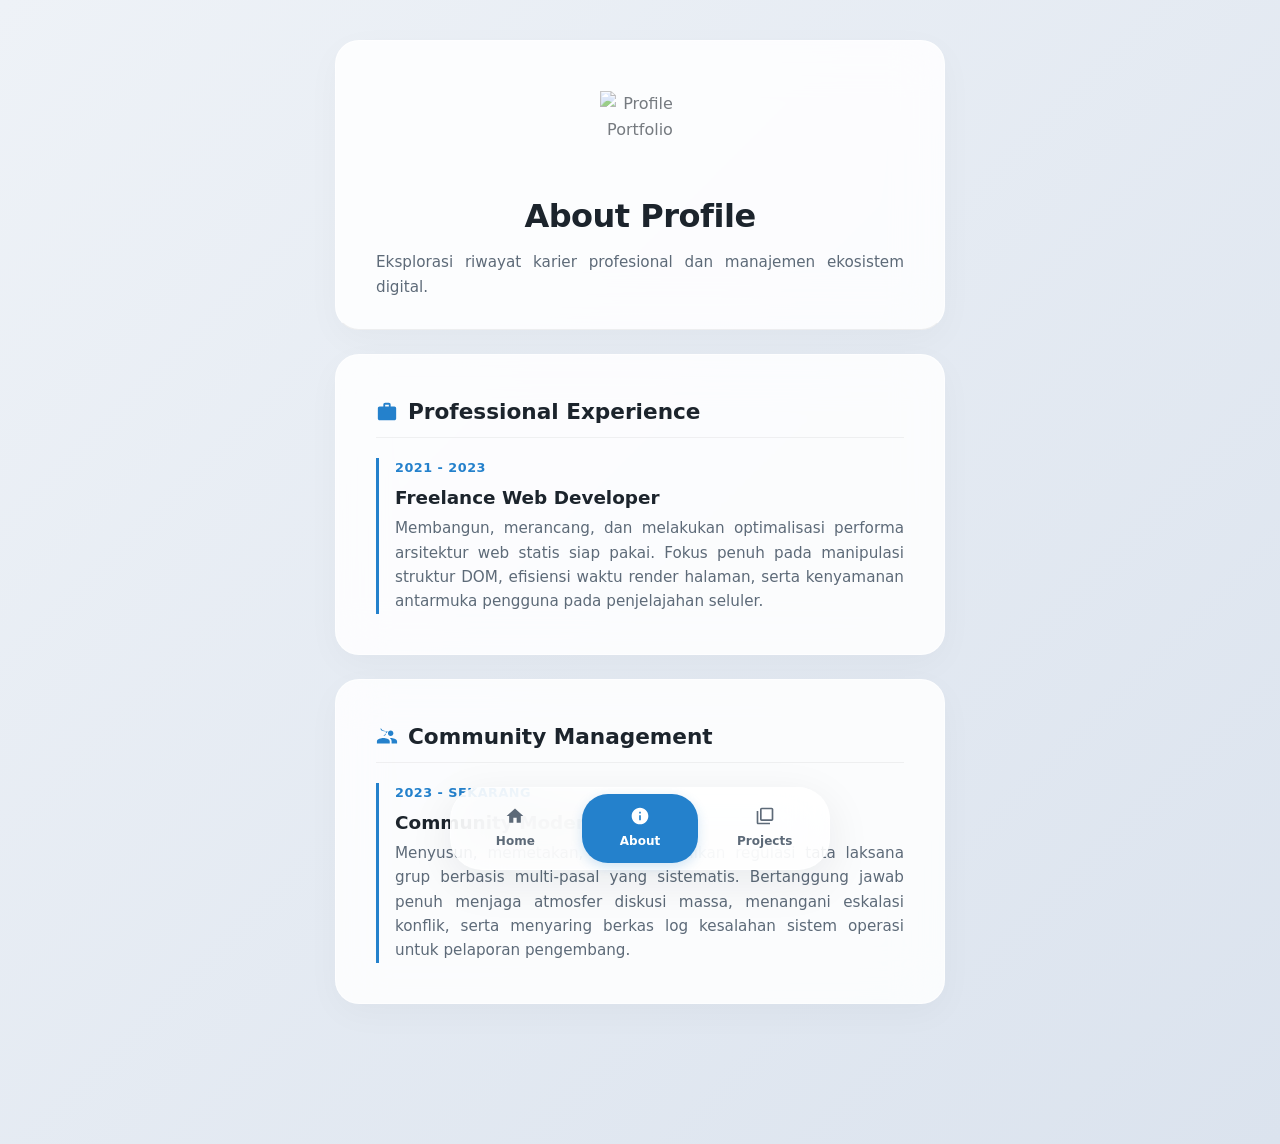
==== commit 24bc9d5e: "Add files via upload" ====
--- a/about.html
+++ b/about.html
@@ -11,7 +11,6 @@
         .container { max-width: 650px; margin: 40px auto 0; padding: 0 20px; display: flex; flex-direction: column; gap: 24px; }
         .glass { background: var(--tg-glass); backdrop-filter: blur(24px); -webkit-backdrop-filter: blur(24px); border: 1px solid var(--tg-border); border-radius: 24px; padding: 40px; box-shadow: 0 10px 35px rgba(0, 0, 0, 0.03); position: relative; overflow: hidden; }
         
-        /* Monochromatic Illustration (Satu Tema Warna) */
         .hero-illustration { display: block; width: 80px; height: 80px; margin: 10px auto 20px auto; opacity: 0.6; }
         
         .page-header { text-align: center; border-bottom: 1px solid rgba(0,0,0,0.06); padding-bottom: 30px; }
@@ -28,16 +27,17 @@
         .timeline-item { border-left: 3px solid var(--tg-blue); padding-left: 16px; position: relative; }
         .date { font-size: 0.8rem; color: var(--tg-blue); font-weight: 700; letter-spacing: 0.5px; text-transform: uppercase; margin-bottom: 4px; display: block; }
         
-        /* CAPSULE NAVIGATION - Ikon di atas & Touch Target Luas */
-        .bottom-nav-container { position: fixed; bottom: 30px; left: 50%; transform: translateX(-50%); width: auto; z-index: 9999; }
-        .bottom-nav { background: rgba(255, 255, 255, 0.85); backdrop-filter: blur(30px); -webkit-backdrop-filter: blur(30px); border: 1px solid var(--tg-border); padding: 6px; border-radius: 32px; box-shadow: 0 12px 45px rgba(16, 24, 40, 0.08); }
-        .bottom-nav ul { list-style: none; display: flex; gap: 6px; margin: 0; padding: 0; }
-        .bottom-nav a { text-decoration: none; color: var(--tg-subtext); font-weight: 600; font-size: 0.75rem; padding: 10px 24px; border-radius: 26px; display: flex; flex-direction: column; align-items: center; justify-content: center; gap: 6px; transition: all 0.2s cubic-bezier(0.4, 0, 0.2, 1); }
+        /* CAPSULE NAVIGATION - HIGH PRECISION RATIO */
+        .bottom-nav-container { position: fixed; bottom: 30px; left: 50%; transform: translateX(-50%); width: 100%; max-width: 420px; padding: 0 20px; z-index: 9999; }
+        .bottom-nav { background: rgba(255, 255, 255, 0.85); backdrop-filter: blur(30px); -webkit-backdrop-filter: blur(30px); border: 1px solid var(--tg-border); padding: 6px; border-radius: 32px; box-shadow: 0 12px 45px rgba(16, 24, 40, 0.08); width: 100%; }
+        .bottom-nav ul { list-style: none; display: flex; gap: 8px; margin: 0; padding: 0; width: 100%; }
+        .bottom-nav li { flex: 1; display: flex; }
+        .bottom-nav a { text-decoration: none; color: var(--tg-subtext); font-weight: 600; font-size: 0.75rem; padding: 12px 0; border-radius: 26px; display: flex; flex-direction: column; align-items: center; justify-content: center; gap: 6px; flex: 1; transition: all 0.2s cubic-bezier(0.4, 0, 0.2, 1); }
         .bottom-nav a svg { width: 20px; height: 20px; fill: var(--tg-subtext); }
-        .bottom-nav a.active { color: #ffffff; background: var(--tg-blue); box-shadow: 0 4px 10px rgba(36, 129, 204, 0.2); }
+        .bottom-nav a.active { color: #ffffff; background: var(--tg-blue); box-shadow: 0 4px 12px rgba(36, 129, 204, 0.2); }
         .bottom-nav a.active svg { fill: #ffffff; }
         
-        @media (max-width: 520px) { .bottom-nav-container { width: 92%; max-width: 380px; } .bottom-nav { width: 100%; } .bottom-nav ul { justify-content: space-around; gap: 2px; } .bottom-nav a { padding: 10px 16px; flex: 1; } .glass { padding: 30px 20px; } }
+        @media (max-width: 520px) { .bottom-nav-container { max-width: 380px; } .bottom-nav ul { gap: 4px; } .bottom-nav a { padding: 10px 0; font-size: 0.72rem; } .glass { padding: 30px 20px; } }
     </style>
 </head>
 <body>
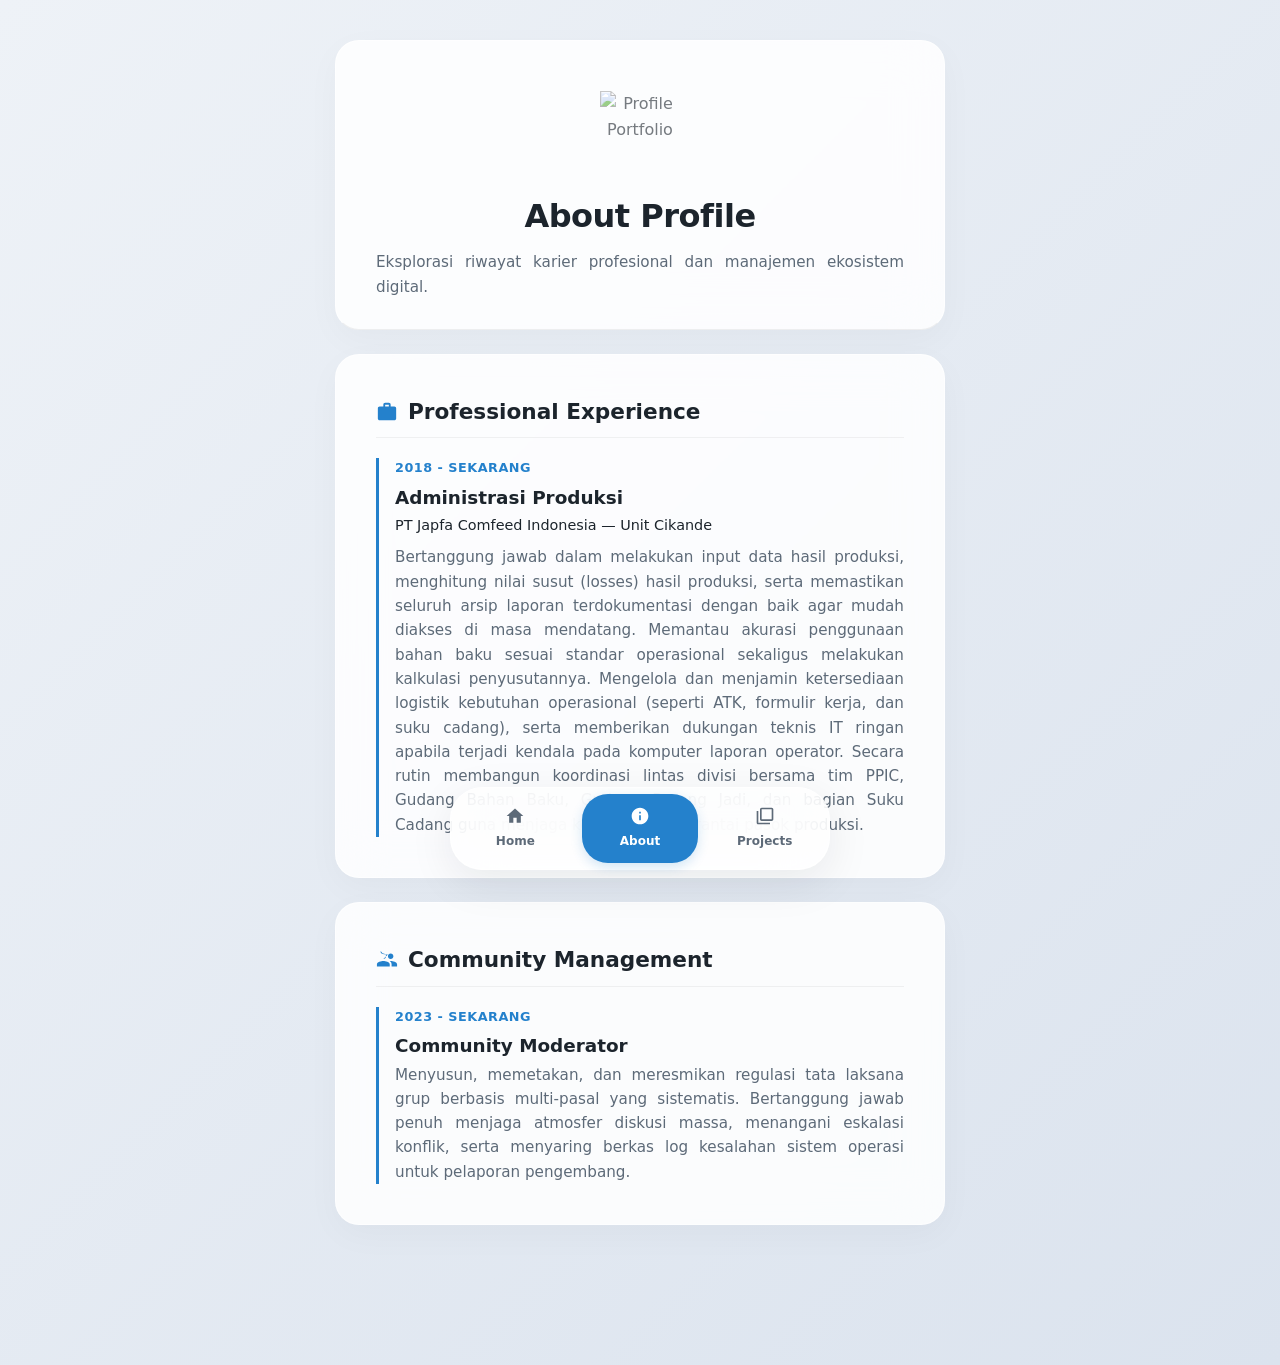
==== commit 09eb7920: "Add files via upload" ====
--- a/about.html
+++ b/about.html
@@ -19,7 +19,8 @@
         
         h2 { font-size: 1.35rem; font-weight: 600; margin-bottom: 20px; display: flex; align-items: center; gap: 10px; border-bottom: 1px solid rgba(0,0,0,0.05); padding-bottom: 8px; }
         h2 svg { width: 22px; height: 22px; fill: var(--tg-blue); }
-        h3 { font-size: 1.15rem; font-weight: 600; margin-bottom: 4px; color: var(--tg-text); }
+        h3 { font-size: 1.15rem; font-weight: 600; margin-bottom: 2px; color: var(--tg-text); }
+        .company-subtitle { font-size: 0.9rem; color: var(--tg-text); font-weight: 500; margin-bottom: 8px; display: block; }
         .glass p { color: var(--tg-subtext); font-size: 0.95rem; text-align: justify; }
         
         /* TIMELINE LAYOUT SYSTEM */
@@ -58,9 +59,10 @@
             </h2>
             <div class="timeline">
                 <div class="timeline-item">
-                    <span class="date">2021 - 2023</span>
-                    <h3>Freelance Web Developer</h3>
-                    <p>Membangun, merancang, dan melakukan optimalisasi performa arsitektur web statis siap pakai. Fokus penuh pada manipulasi struktur DOM, efisiensi waktu render halaman, serta kenyamanan antarmuka pengguna pada penjelajahan seluler.</p>
+                    <span class="date">2018 - Sekarang</span>
+                    <h3>Administrasi Produksi</h3>
+                    <span class="company-subtitle">PT Japfa Comfeed Indonesia — Unit Cikande</span>
+                    <p>Bertanggung jawab dalam melakukan input data hasil produksi, menghitung nilai susut (losses) hasil produksi, serta memastikan seluruh arsip laporan terdokumentasi dengan baik agar mudah diakses di masa mendatang. Memantau akurasi penggunaan bahan baku sesuai standar operasional sekaligus melakukan kalkulasi penyusutannya. Mengelola dan menjamin ketersediaan logistik kebutuhan operasional (seperti ATK, formulir kerja, dan suku cadang), serta memberikan dukungan teknis IT ringan apabila terjadi kendala pada komputer laporan operator. Secara rutin membangun koordinasi lintas divisi bersama tim PPIC, Gudang Bahan Baku, Gudang Barang Jadi, dan bagian Suku Cadang guna menjaga kelancaran alur rantai pasok produksi.</p>
                 </div>
             </div>
         </section>
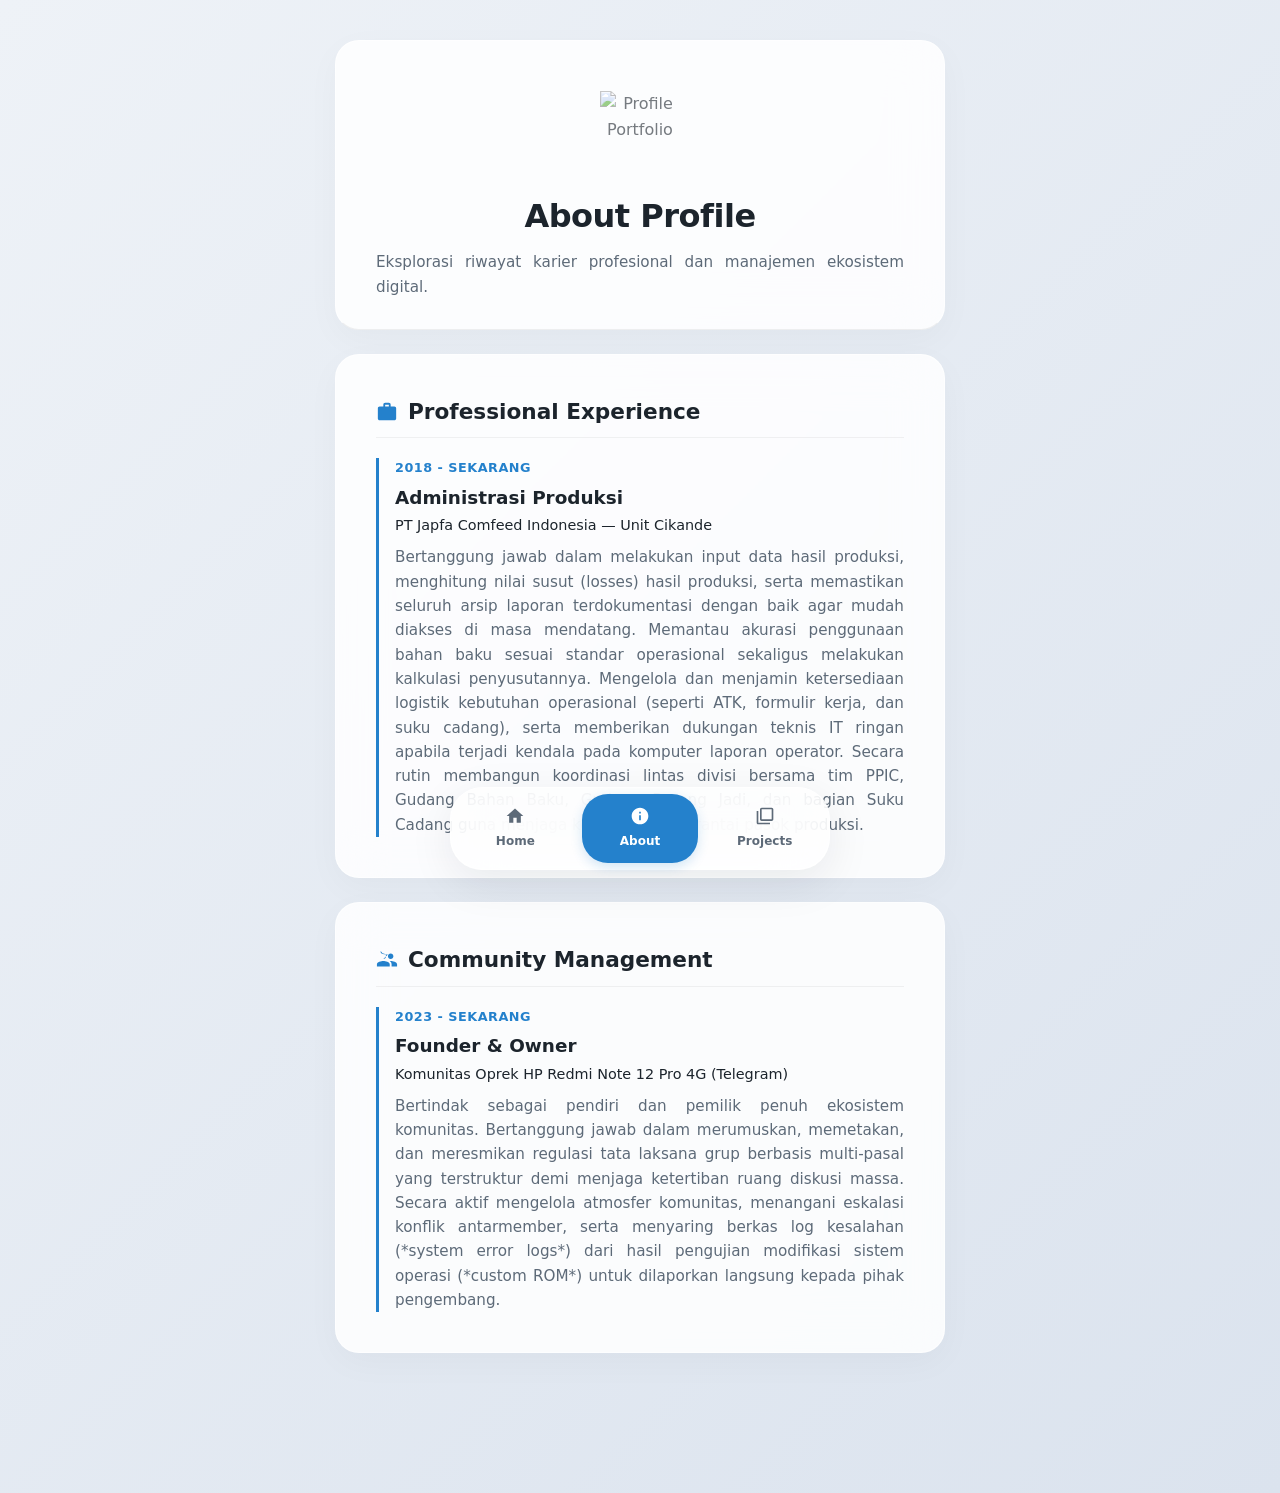
==== commit 51fb876b: "Add files via upload" ====
--- a/about.html
+++ b/about.html
@@ -76,8 +76,9 @@
             <div class="timeline">
                 <div class="timeline-item">
                     <span class="date">2023 - Sekarang</span>
-                    <h3>Community Moderator</h3>
-                    <p>Menyusun, memetakan, dan meresmikan regulasi tata laksana grup berbasis multi-pasal yang sistematis. Bertanggung jawab penuh menjaga atmosfer diskusi massa, menangani eskalasi konflik, serta menyaring berkas log kesalahan sistem operasi untuk pelaporan pengembang.</p>
+                    <h3>Founder & Owner</h3>
+                    <span class="company-subtitle">Komunitas Oprek HP Redmi Note 12 Pro 4G (Telegram)</span>
+                    <p>Bertindak sebagai pendiri dan pemilik penuh ekosistem komunitas. Bertanggung jawab dalam merumuskan, memetakan, dan meresmikan regulasi tata laksana grup berbasis multi-pasal yang terstruktur demi menjaga ketertiban ruang diskusi massa. Secara aktif mengelola atmosfer komunitas, menangani eskalasi konflik antarmember, serta menyaring berkas log kesalahan (*system error logs*) dari hasil pengujian modifikasi sistem operasi (*custom ROM*) untuk dilaporkan langsung kepada pihak pengembang.</p>
                 </div>
             </div>
         </section>
